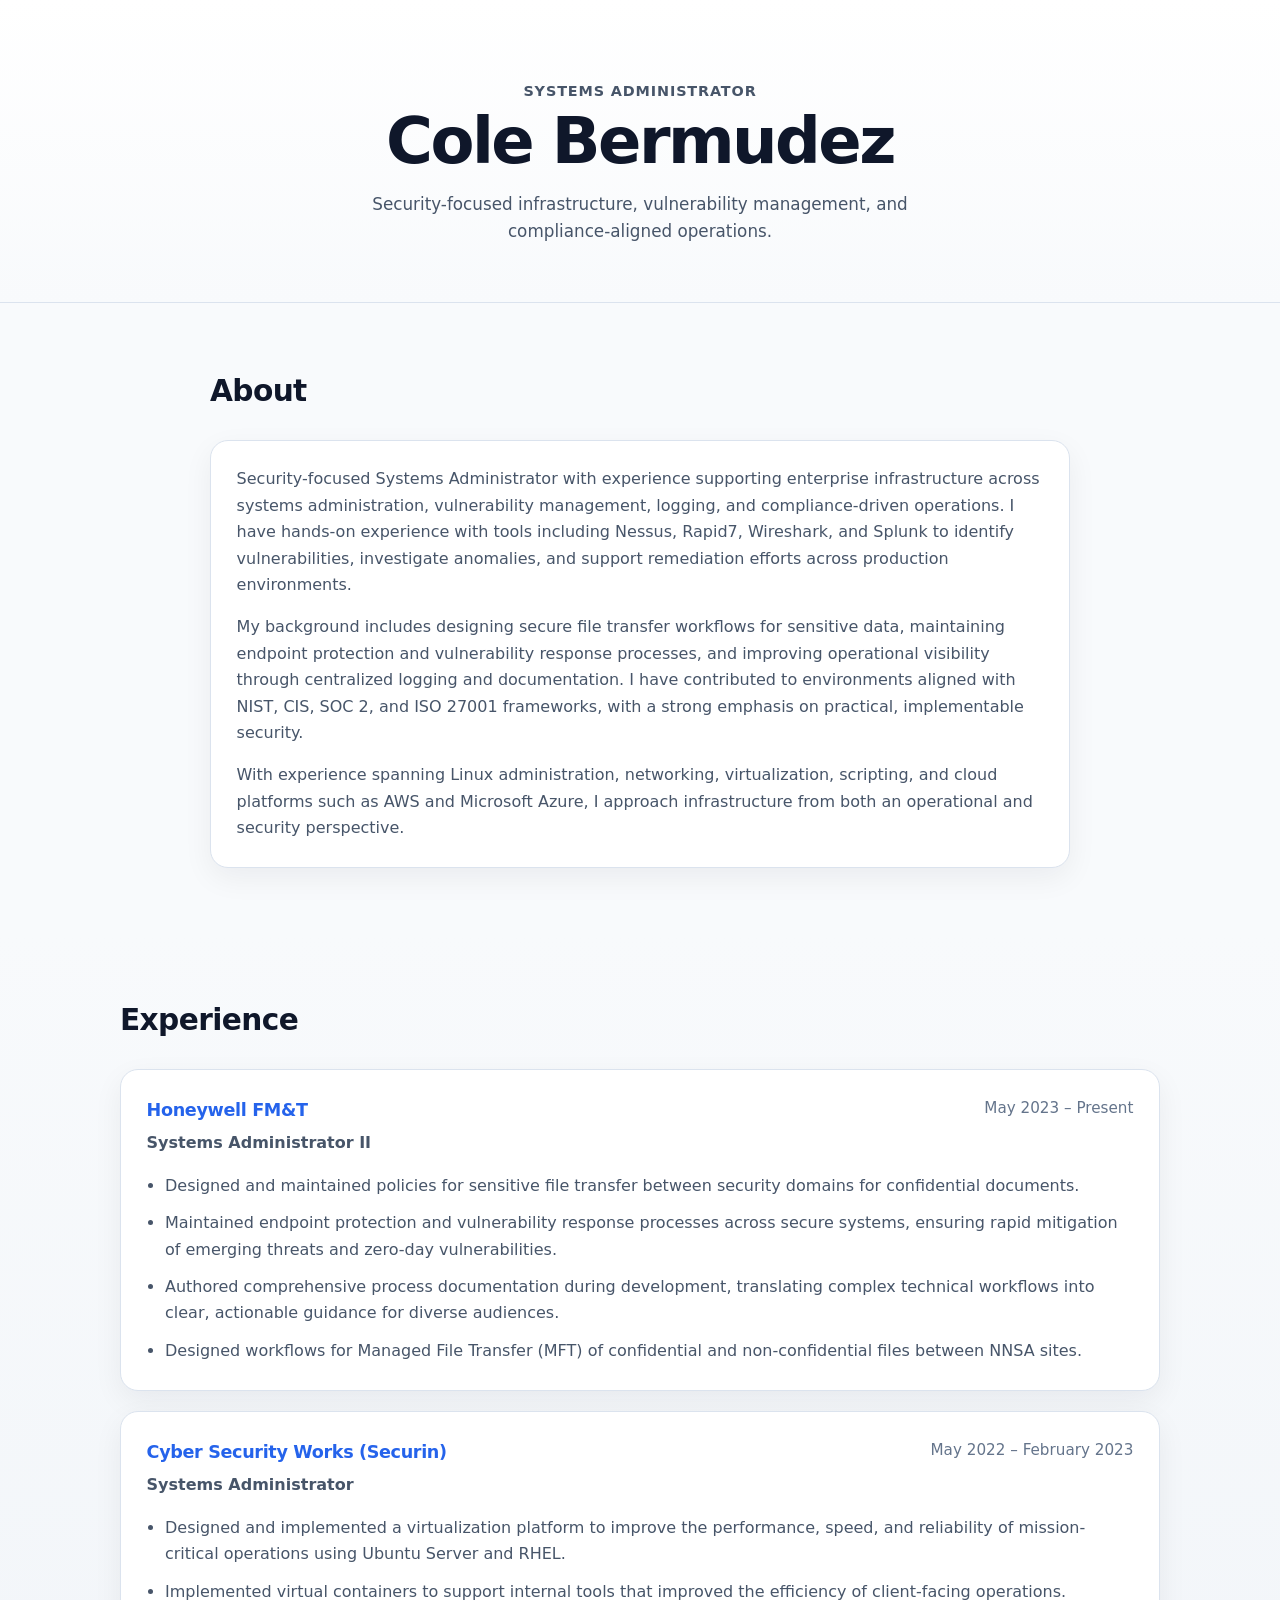
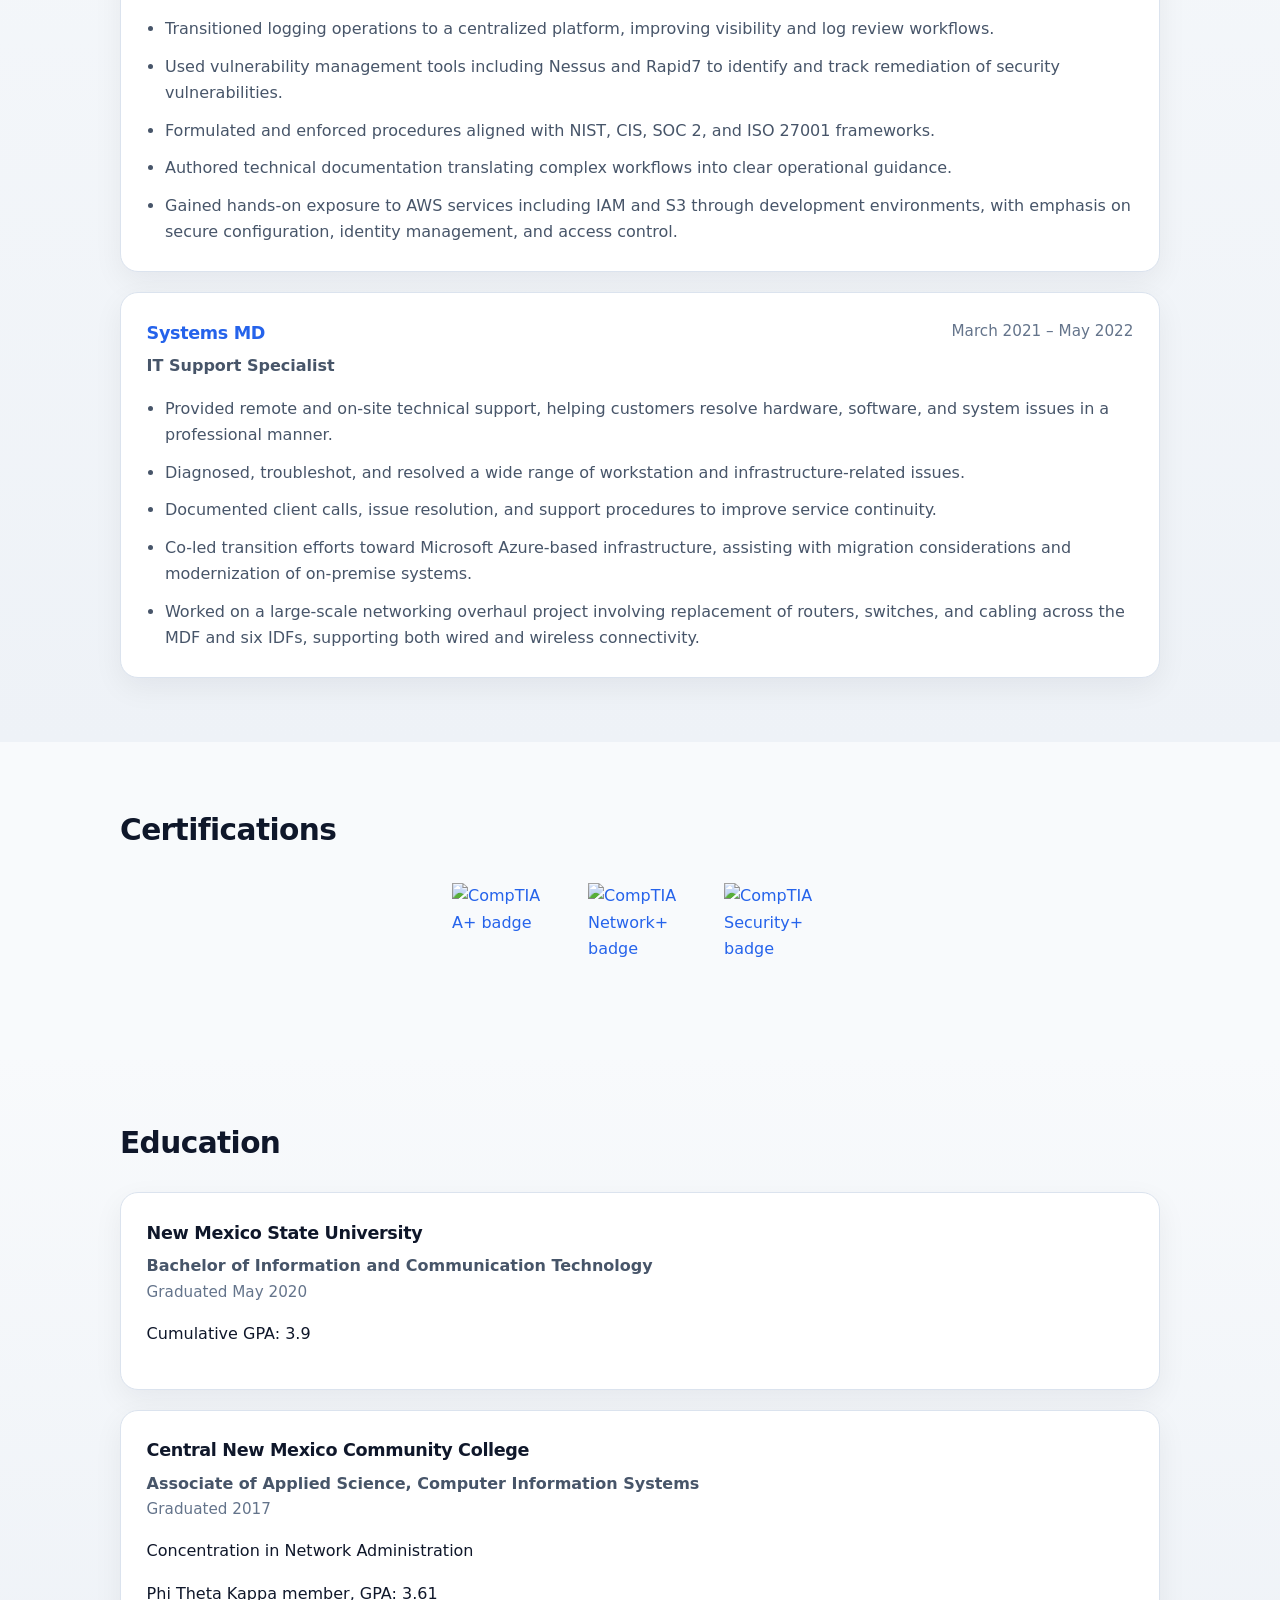
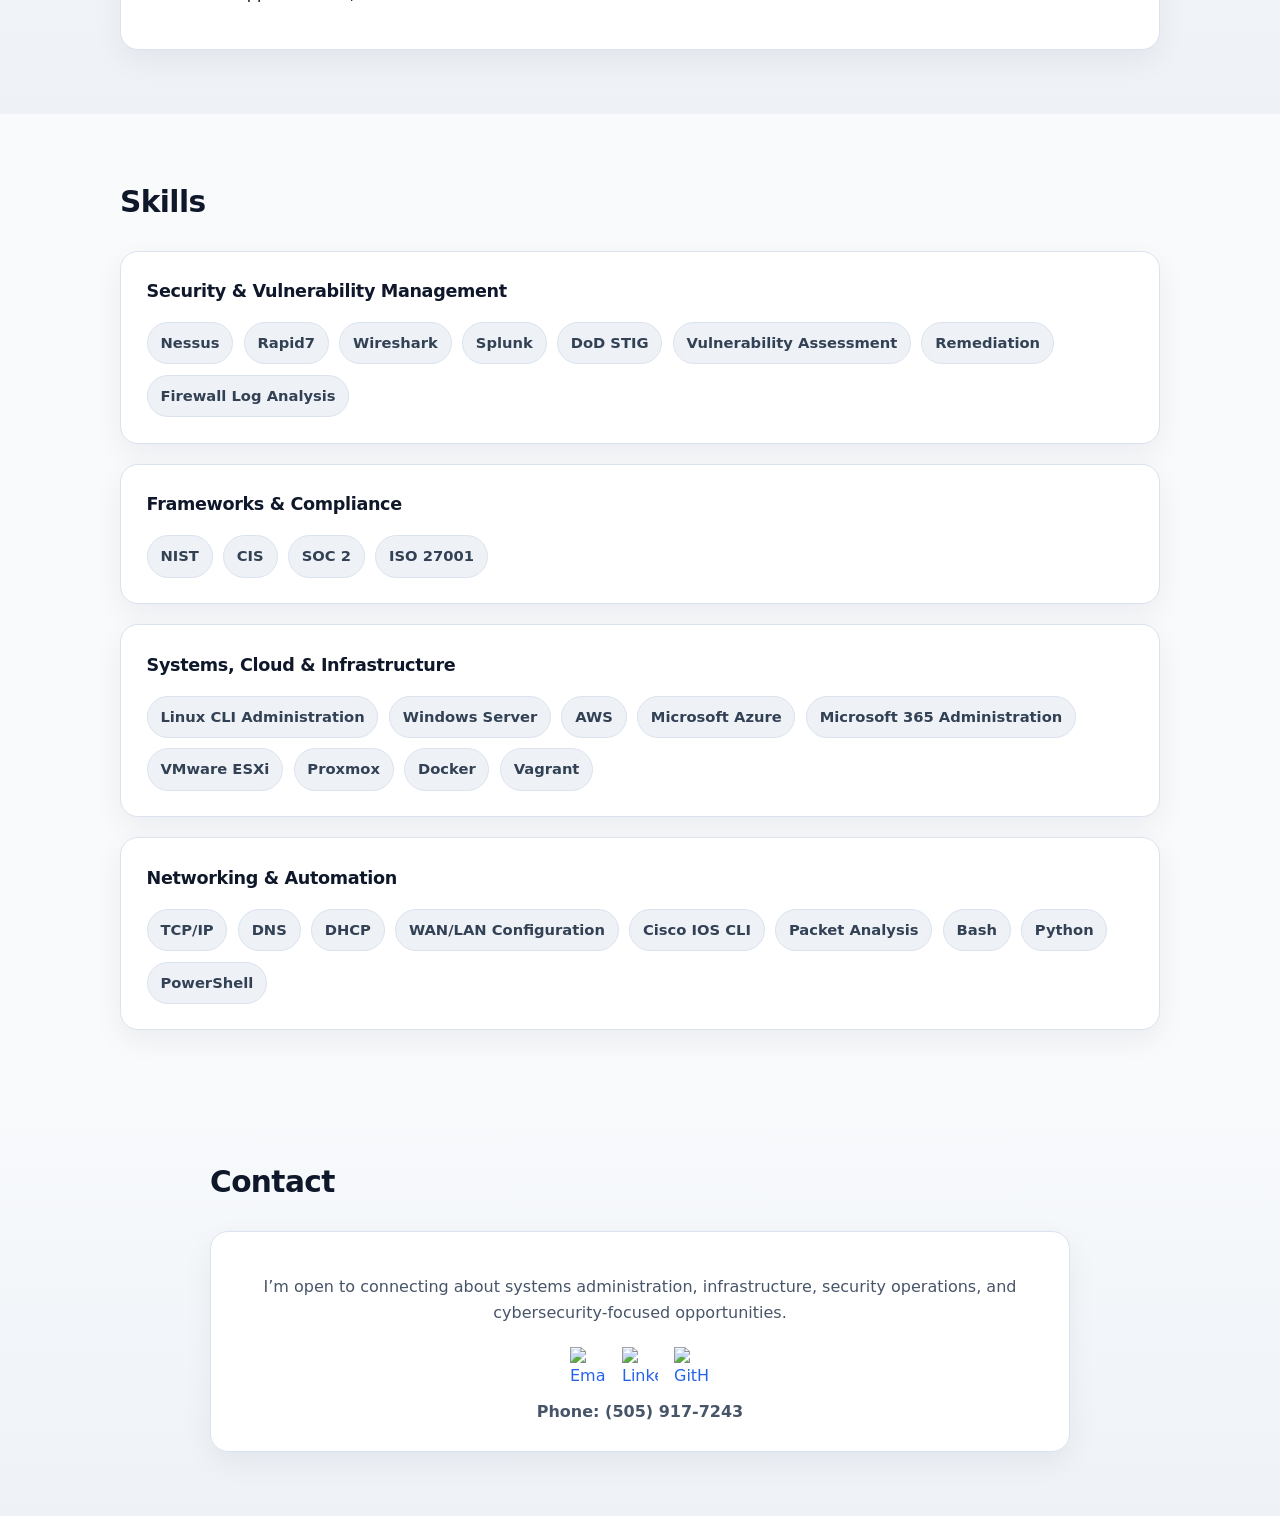
==== test.html @ a5bef1c0 "Updated site entirely" ====
<!DOCTYPE html>
<html lang="en">
<head>
  <meta charset="UTF-8">
  <meta name="viewport" content="width=device-width, initial-scale=1.0">
  <title>Cole Bermudez | Systems Administrator</title>
  <meta
    name="description"
    content="Cole Bermudez - Security-focused Systems Administrator with experience in enterprise infrastructure, vulnerability management, logging, and compliance-driven operations."
  >
  <link rel="stylesheet" href="style.css">
</head>
<body>
  <header class="hero">
    <div class="container hero-content">
      <p class="eyebrow">Systems Administrator</p>
      <h1>Cole Bermudez</h1>
      <p class="hero-subtitle">
        Security-focused infrastructure, vulnerability management, and compliance-aligned operations.
      </p>
    </div>
  </header>

  <main>
    <section id="about" class="section">
      <div class="container narrow">
        <div class="section-heading">
          <h2>About</h2>
        </div>

        <div class="content-card prose">
          <p>
            Security-focused Systems Administrator with experience supporting enterprise infrastructure across systems administration,
            vulnerability management, logging, and compliance-driven operations. I have hands-on experience with tools including
            Nessus, Rapid7, Wireshark, and Splunk to identify vulnerabilities, investigate anomalies, and support remediation efforts
            across production environments.
          </p>
          <p>
            My background includes designing secure file transfer workflows for sensitive data, maintaining endpoint protection and
            vulnerability response processes, and improving operational visibility through centralized logging and documentation. I have
            contributed to environments aligned with NIST, CIS, SOC 2, and ISO 27001 frameworks, with a strong emphasis on practical,
            implementable security.
          </p>
          <p>
            With experience spanning Linux administration, networking, virtualization, scripting, and cloud platforms such as AWS and
            Microsoft Azure, I approach infrastructure from both an operational and security perspective.
          </p>
        </div>
      </div>
    </section>

    <section id="experience" class="section section-alt">
      <div class="container">
        <div class="section-heading">
          <h2>Experience</h2>
        </div>

        <div class="experience-grid">
          <article class="content-card experience-card">
            <div class="card-header">
              <div>
                <h3>
                  <a href="https://kcnsc.doe.gov/" target="_blank" rel="noopener noreferrer">Honeywell FM&amp;T</a>
                </h3>
                <p class="role">Systems Administrator II</p>
              </div>
              <p class="date">May 2023 – Present</p>
            </div>
            <ul class="detail-list">
              <li>Designed and maintained policies for sensitive file transfer between security domains for confidential documents.</li>
              <li>Maintained endpoint protection and vulnerability response processes across secure systems, ensuring rapid mitigation of emerging threats and zero-day vulnerabilities.</li>
              <li>Authored comprehensive process documentation during development, translating complex technical workflows into clear, actionable guidance for diverse audiences.</li>
              <li>Designed workflows for Managed File Transfer (MFT) of confidential and non-confidential files between NNSA sites.</li>
            </ul>
          </article>

          <article class="content-card experience-card">
            <div class="card-header">
              <div>
                <h3>
                  <a href="https://www.securin.io/" target="_blank" rel="noopener noreferrer">Cyber Security Works (Securin)</a>
                </h3>
                <p class="role">Systems Administrator</p>
              </div>
              <p class="date">May 2022 – February 2023</p>
            </div>
            <ul class="detail-list">
              <li>Designed and implemented a virtualization platform to improve the performance, speed, and reliability of mission-critical operations using Ubuntu Server and RHEL.</li>
              <li>Implemented virtual containers to support internal tools that improved the efficiency of client-facing operations.</li>
              <li>Transitioned logging operations to a centralized platform, improving visibility and log review workflows.</li>
              <li>Used vulnerability management tools including Nessus and Rapid7 to identify and track remediation of security vulnerabilities.</li>
              <li>Formulated and enforced procedures aligned with NIST, CIS, SOC 2, and ISO 27001 frameworks.</li>
              <li>Authored technical documentation translating complex workflows into clear operational guidance.</li>
              <li>Gained hands-on exposure to AWS services including IAM and S3 through development environments, with emphasis on secure configuration, identity management, and access control.</li>
            </ul>
          </article>

          <article class="content-card experience-card">
            <div class="card-header">
              <div>
                <h3>
                  <a href="https://www.systemsmd.com/" target="_blank" rel="noopener noreferrer">Systems MD</a>
                </h3>
                <p class="role">IT Support Specialist</p>
              </div>
              <p class="date">March 2021 – May 2022</p>
            </div>
            <ul class="detail-list">
              <li>Provided remote and on-site technical support, helping customers resolve hardware, software, and system issues in a professional manner.</li>
              <li>Diagnosed, troubleshot, and resolved a wide range of workstation and infrastructure-related issues.</li>
              <li>Documented client calls, issue resolution, and support procedures to improve service continuity.</li>
              <li>Co-led transition efforts toward Microsoft Azure-based infrastructure, assisting with migration considerations and modernization of on-premise systems.</li>
              <li>Worked on a large-scale networking overhaul project involving replacement of routers, switches, and cabling across the MDF and six IDFs, supporting both wired and wireless connectivity.</li>
            </ul>
          </article>
        </div>
      </div>
    </section>

    <section id="certifications" class="section">
      <div class="container">
        <div class="section-heading">
          <h2>Certifications</h2>
        </div>

        <div class="cert-grid">
          <a
            class="cert-card"
            href="https://www.credly.com/badges/60a3bb86-15f5-4d05-9e43-b0d4d73ded20/public_url"
            target="_blank"
            rel="noopener noreferrer"
            aria-label="CompTIA A+"
            title="CompTIA A+"
          >
            <div class="cert-image-wrap">
              <img
                src="https://images.credly.com/size/340x340/images/f6d62c5d-1e1d-4de6-92ee-8dc8c80b1c7b/blob"
                alt="CompTIA A+ badge"
              >
            </div>
          </a>

          <a
            class="cert-card"
            href="https://www.credly.com/badges/1435ac3a-a61e-4c7a-b394-79c63b698793/public_url"
            target="_blank"
            rel="noopener noreferrer"
            aria-label="CompTIA Network+"
            title="CompTIA Network+"
          >
            <div class="cert-image-wrap">
              <img
                src="https://images.credly.com/size/340x340/images/c70ba73e-3c8a-46fa-9d60-4a9af94ad662/blob"
                alt="CompTIA Network+ badge"
              >
            </div>
          </a>

          <a
            class="cert-card"
            href="https://www.credly.com/badges/d59969db-1ece-42b0-b8ce-d748dc1f6d80/public_url"
            target="_blank"
            rel="noopener noreferrer"
            aria-label="CompTIA Security+"
            title="CompTIA Security+"
          >
            <div class="cert-image-wrap">
              <img
                src="https://images.credly.com/size/340x340/images/80d8a06a-c384-42bf-ad36-db81bce5adce/blob"
                alt="CompTIA Security+ badge"
              >
            </div>
          </a>
        </div>
      </div>
    </section>

    <section id="education" class="section section-alt">
      <div class="container">
        <div class="section-heading">
          <h2>Education</h2>
        </div>

        <div class="education-grid">
          <article class="content-card">
            <h3>New Mexico State University</h3>
            <p class="role">Bachelor of Information and Communication Technology</p>
            <p class="date">Graduated May 2020</p>
            <p>Cumulative GPA: 3.9</p>
          </article>

          <article class="content-card">
            <h3>Central New Mexico Community College</h3>
            <p class="role">Associate of Applied Science, Computer Information Systems</p>
            <p class="date">Graduated 2017</p>
            <p>Concentration in Network Administration</p>
            <p>Phi Theta Kappa member, GPA: 3.61</p>
          </article>
        </div>
      </div>
    </section>

    <section id="skills" class="section">
      <div class="container">
        <div class="section-heading">
          <h2>Skills</h2>
        </div>

        <div class="skills-grid">
          <article class="content-card skill-card">
            <h3>Security &amp; Vulnerability Management</h3>
            <ul class="tag-list">
              <li>Nessus</li>
              <li>Rapid7</li>
              <li>Wireshark</li>
              <li>Splunk</li>
              <li>DoD STIG</li>
              <li>Vulnerability Assessment</li>
              <li>Remediation</li>
              <li>Firewall Log Analysis</li>
            </ul>
          </article>

          <article class="content-card skill-card">
            <h3>Frameworks &amp; Compliance</h3>
            <ul class="tag-list">
              <li>NIST</li>
              <li>CIS</li>
              <li>SOC 2</li>
              <li>ISO 27001</li>
            </ul>
          </article>

          <article class="content-card skill-card">
            <h3>Systems, Cloud &amp; Infrastructure</h3>
            <ul class="tag-list">
              <li>Linux CLI Administration</li>
              <li>Windows Server</li>
              <li>AWS</li>
              <li>Microsoft Azure</li>
              <li>Microsoft 365 Administration</li>
              <li>VMware ESXi</li>
              <li>Proxmox</li>
              <li>Docker</li>
              <li>Vagrant</li>
            </ul>
          </article>

          <article class="content-card skill-card">
            <h3>Networking &amp; Automation</h3>
            <ul class="tag-list">
              <li>TCP/IP</li>
              <li>DNS</li>
              <li>DHCP</li>
              <li>WAN/LAN Configuration</li>
              <li>Cisco IOS CLI</li>
              <li>Packet Analysis</li>
              <li>Bash</li>
              <li>Python</li>
              <li>PowerShell</li>
            </ul>
          </article>
        </div>
      </div>
    </section>

    <section id="contact" class="section section-alt">
      <div class="container narrow">
        <div class="section-heading">
          <h2>Contact</h2>
        </div>

        <div class="content-card contact-card">
          <p>
            I’m open to connecting about systems administration, infrastructure, security operations,
            and cybersecurity-focused opportunities.
          </p>

          <div class="contact-icon-links">
            <a
              class="contact-icon"
              href="mailto:colebermudezpro@startmail.com"
              aria-label="Email Cole Bermudez"
              title="Email"
            >
              <img
                src="https://cdn.jsdelivr.net/gh/simple-icons/simple-icons/icons/maildotru.svg"
                alt="Email icon"
              >
            </a>

            <a
              class="contact-icon"
              href="https://www.linkedin.com/in/cole-bermudez/"
              target="_blank"
              rel="noopener noreferrer"
              aria-label="LinkedIn profile"
              title="LinkedIn"
            >
              <img
                src="https://cdn.jsdelivr.net/gh/simple-icons/simple-icons/icons/linkedin.svg"
                alt="LinkedIn icon"
              >
            </a>

            <a
              class="contact-icon"
              href="https://github.com/colebermudez"
              target="_blank"
              rel="noopener noreferrer"
              aria-label="GitHub profile"
              title="GitHub"
            >
              <img
                src="https://cdn.jsdelivr.net/gh/simple-icons/simple-icons/icons/github.svg"
                alt="GitHub icon"
              >
            </a>
          </div>

          <p class="phone">Phone: (505) 917-7243</p>
        </div>
      </div>
    </section>
  </main>
</body>
</html>
---- style.css ----
:root {
  --bg: #f8fafc;
  --surface: #ffffff;
  --surface-alt: #f1f5f9;
  --text: #0f172a;
  --text-soft: #475569;
  --border: #dbe3ee;
  --accent: #2563eb;
  --shadow: 0 10px 30px rgba(15, 23, 42, 0.06);
  --shadow-hover: 0 14px 32px rgba(15, 23, 42, 0.1);
  --radius: 18px;
  --max-width: 1040px;
}

* {
  box-sizing: border-box;
}

html {
  scroll-behavior: smooth;
}

body {
  margin: 0;
  font-family: Inter, ui-sans-serif, system-ui, -apple-system, BlinkMacSystemFont, "Segoe UI", sans-serif;
  background: var(--bg);
  color: var(--text);
  line-height: 1.65;
}

img {
  max-width: 100%;
  display: block;
}

a {
  color: var(--accent);
  text-decoration: none;
}

a:hover {
  text-decoration: underline;
}

.container {
  width: min(100% - 2rem, var(--max-width));
  margin: 0 auto;
}

.narrow {
  max-width: 860px;
}

.hero {
  background: linear-gradient(180deg, #ffffff 0%, #f8fafc 100%);
  border-bottom: 1px solid var(--border);
  padding: 5rem 0 3.5rem;
}

.hero-content {
  text-align: center;
  max-width: 760px;
}

.eyebrow {
  margin: 0 0 0.35rem;
  font-size: 0.9rem;
  font-weight: 700;
  letter-spacing: 0.06em;
  text-transform: uppercase;
  color: var(--text-soft);
}

.hero h1 {
  margin: 0;
  font-size: clamp(3rem, 5vw, 4.5rem);
  line-height: 1.02;
  letter-spacing: -0.04em;
  font-weight: 800;
  color: var(--text);
}

.hero-subtitle {
  margin: 1rem auto 0;
  max-width: 640px;
  font-size: 1.05rem;
  color: var(--text-soft);
}

.section {
  padding: 4rem 0;
}

.section-alt {
  background: linear-gradient(180deg, #f8fafc 0%, #eef2f7 100%);
}

.section-heading {
  margin-bottom: 1.5rem;
}

.section-heading h2 {
  margin: 0;
  font-size: 1.85rem;
  letter-spacing: -0.02em;
}

.content-card {
  background: var(--surface);
  border: 1px solid var(--border);
  border-radius: var(--radius);
  box-shadow: var(--shadow);
  padding: 1.6rem;
}

.prose p {
  margin: 0 0 1rem;
  color: var(--text-soft);
}

.prose p:last-child {
  margin-bottom: 0;
}

.experience-grid,
.education-grid,
.skills-grid {
  display: grid;
  gap: 1.25rem;
}

.card-header {
  display: flex;
  justify-content: space-between;
  gap: 1rem;
  align-items: flex-start;
  margin-bottom: 1rem;
}

.card-header h3,
.content-card h3 {
  margin: 0;
  font-size: 1.1rem;
  letter-spacing: -0.02em;
}

.role {
  margin: 0.35rem 0 0;
  color: var(--text-soft);
  font-weight: 600;
}

.date {
  margin: 0;
  color: #64748b;
  font-size: 0.95rem;
  white-space: nowrap;
}

.detail-list {
  margin: 0;
  padding-left: 1.15rem;
  color: var(--text-soft);
}

.detail-list li + li {
  margin-top: 0.7rem;
}

.cert-grid {
  display: flex;
  justify-content: center;
  align-items: center;
  gap: 1.5rem;
  flex-wrap: wrap;
  margin-top: 0.5rem;
}

.cert-card {
  display: inline-flex;
  align-items: center;
  justify-content: center;
  padding: 0.25rem;
  background: transparent;
  border: none;
  box-shadow: none;
  transition: transform 0.18s ease;
}

.cert-card:hover {
  transform: translateY(-2px);
  text-decoration: none;
}

.cert-image-wrap {
  width: 104px;
  height: 104px;
  display: flex;
  align-items: center;
  justify-content: center;
}

.cert-image-wrap img {
  width: 100%;
  height: 100%;
  object-fit: contain;
}

.skill-card h3 {
  margin-bottom: 1rem;
}

.tag-list {
  display: flex;
  flex-wrap: wrap;
  gap: 0.65rem;
  list-style: none;
  padding: 0;
  margin: 0;
}

.tag-list li {
  background: #eef2f7;
  color: #334155;
  border: 1px solid #dbe3ee;
  padding: 0.5rem 0.8rem;
  border-radius: 999px;
  font-size: 0.92rem;
  font-weight: 600;
}

.contact-card {
  text-align: center;
}

.contact-card p {
  color: var(--text-soft);
}

.contact-icon-links {
  display: flex;
  justify-content: center;
  gap: 1rem;
  margin: 1.25rem 0 0;
  flex-wrap: wrap;
}

.contact-icon {
  width: 36px;
  height: 36px;
  display: inline-flex;
  align-items: center;
  justify-content: center;
  background: transparent;
  border: none;
  box-shadow: none;
  padding: 0;
  transition: transform 0.18s ease;
}

.contact-icon:hover {
  transform: translateY(-2px);
  text-decoration: none;
}

.contact-icon img {
  width: 100%;
  height: 100%;
  object-fit: contain;
}

.phone {
  margin: 1rem 0 0;
  font-weight: 600;
  color: var(--text);
}

@media (max-width: 820px) {
  .hero {
    padding: 4rem 0 3rem;
  }

  .card-header {
    flex-direction: column;
  }

  .date {
    white-space: normal;
  }
}

@media (max-width: 560px) {
  .section {
    padding: 3.25rem 0;
  }

  .container {
    width: min(100% - 1.25rem, var(--max-width));
  }

  .content-card {
    padding: 1.2rem;
  }

  .hero h1 {
    font-size: 2.6rem;
  }

  .cert-image-wrap {
    width: 88px;
    height: 88px;
  }

  .contact-icon {
    width: 30px;
    height: 30px;
  }
}
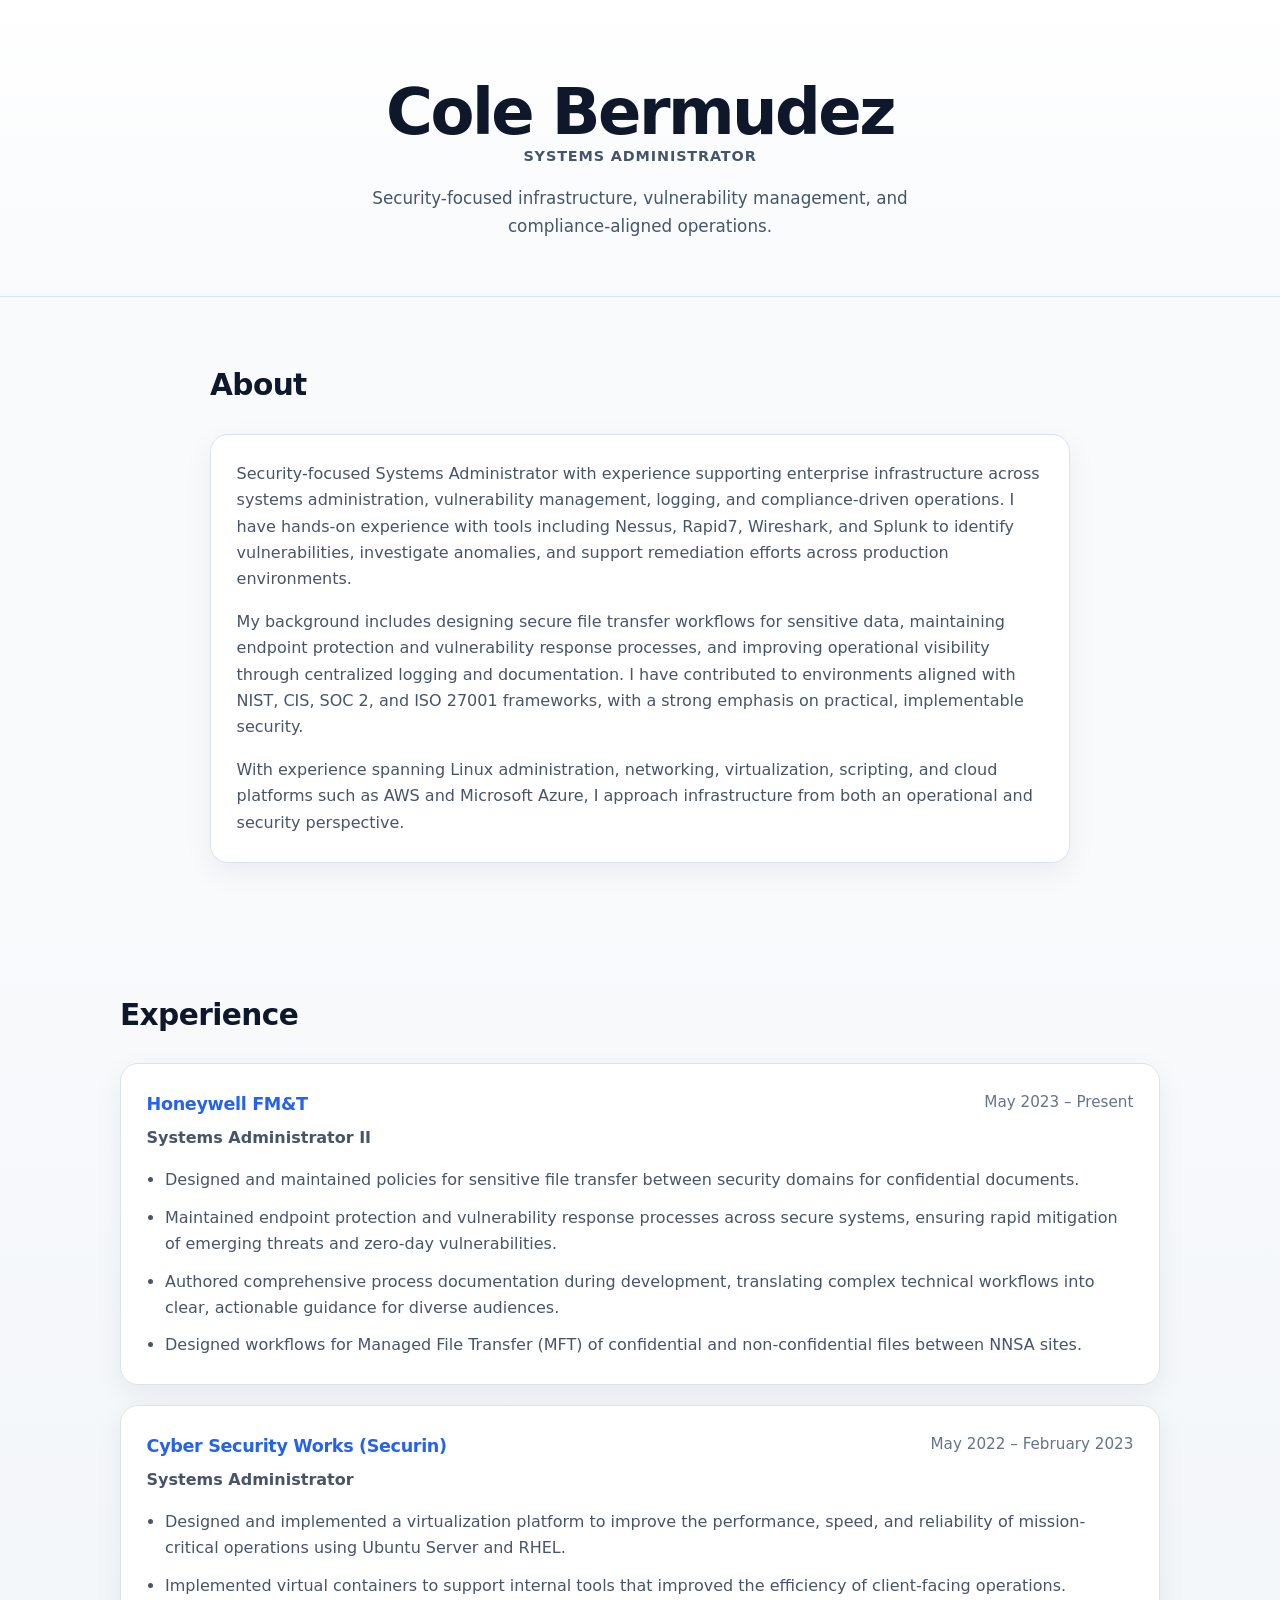
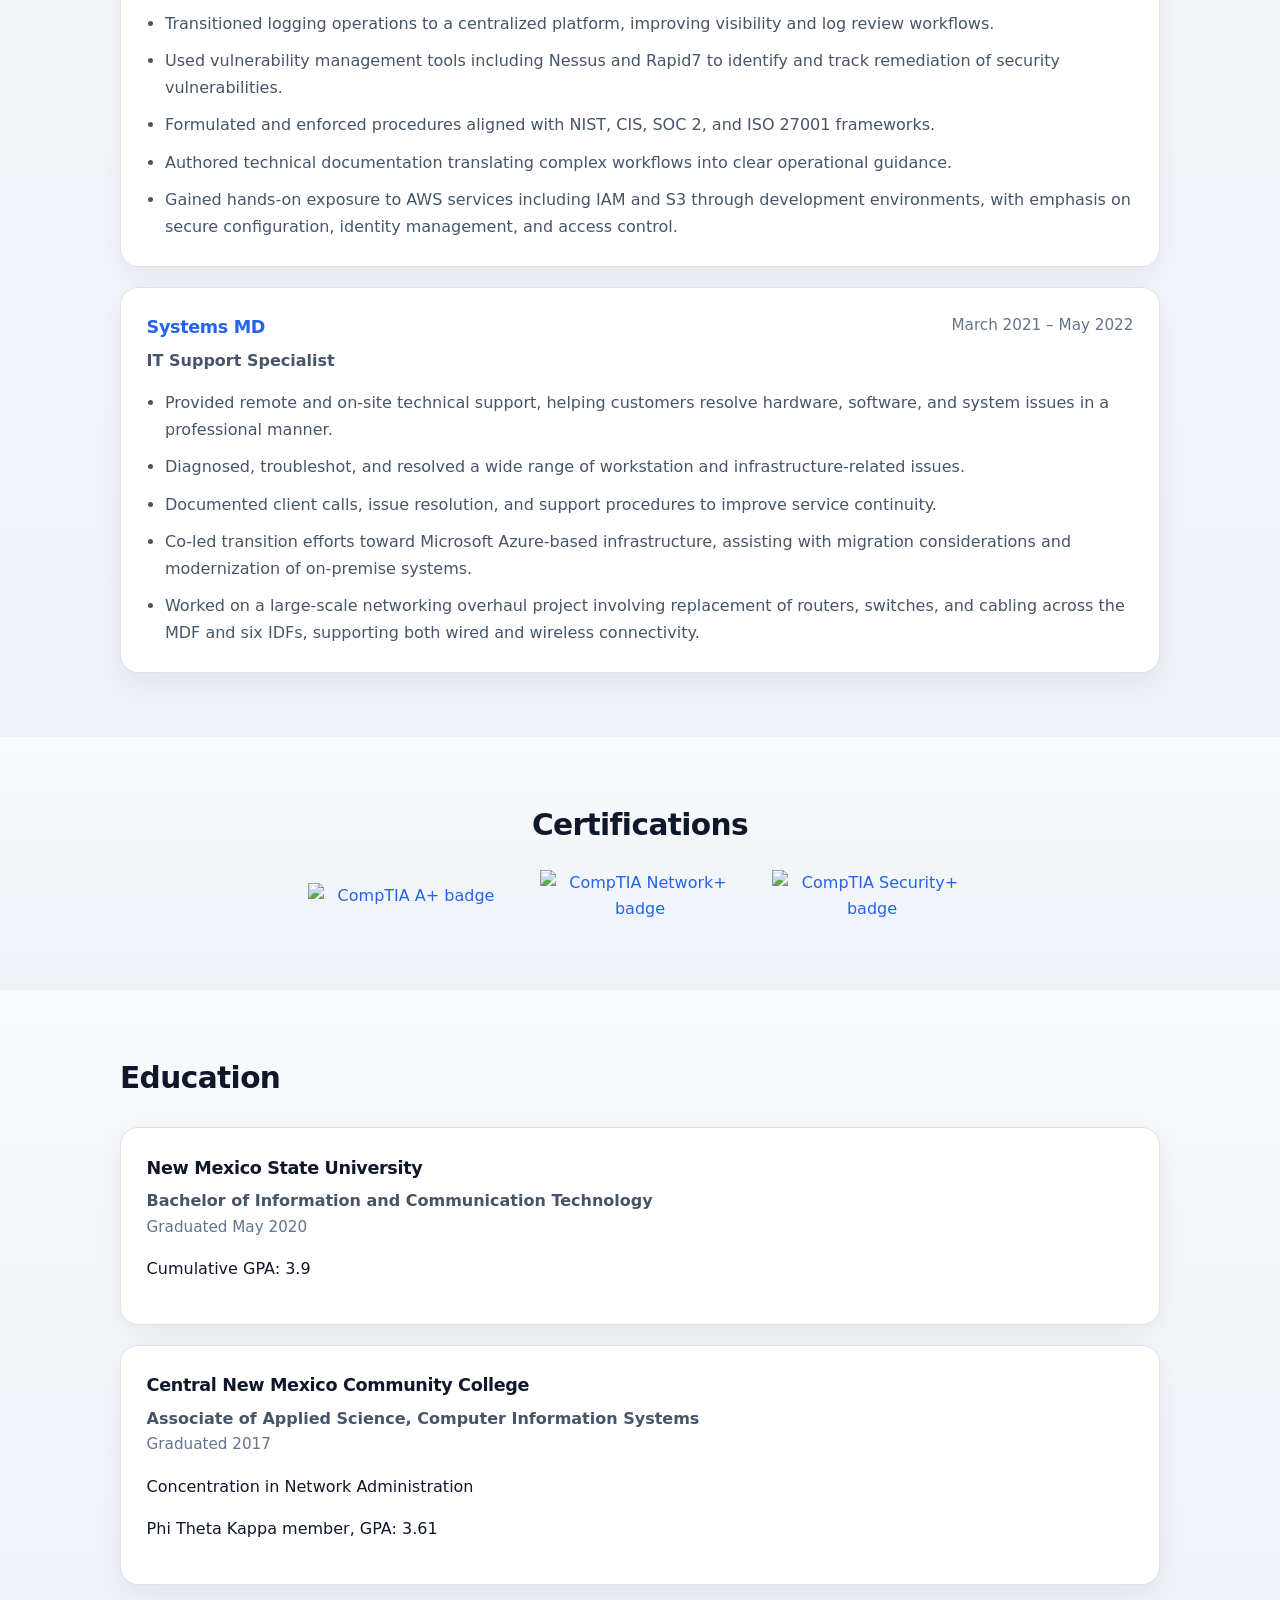
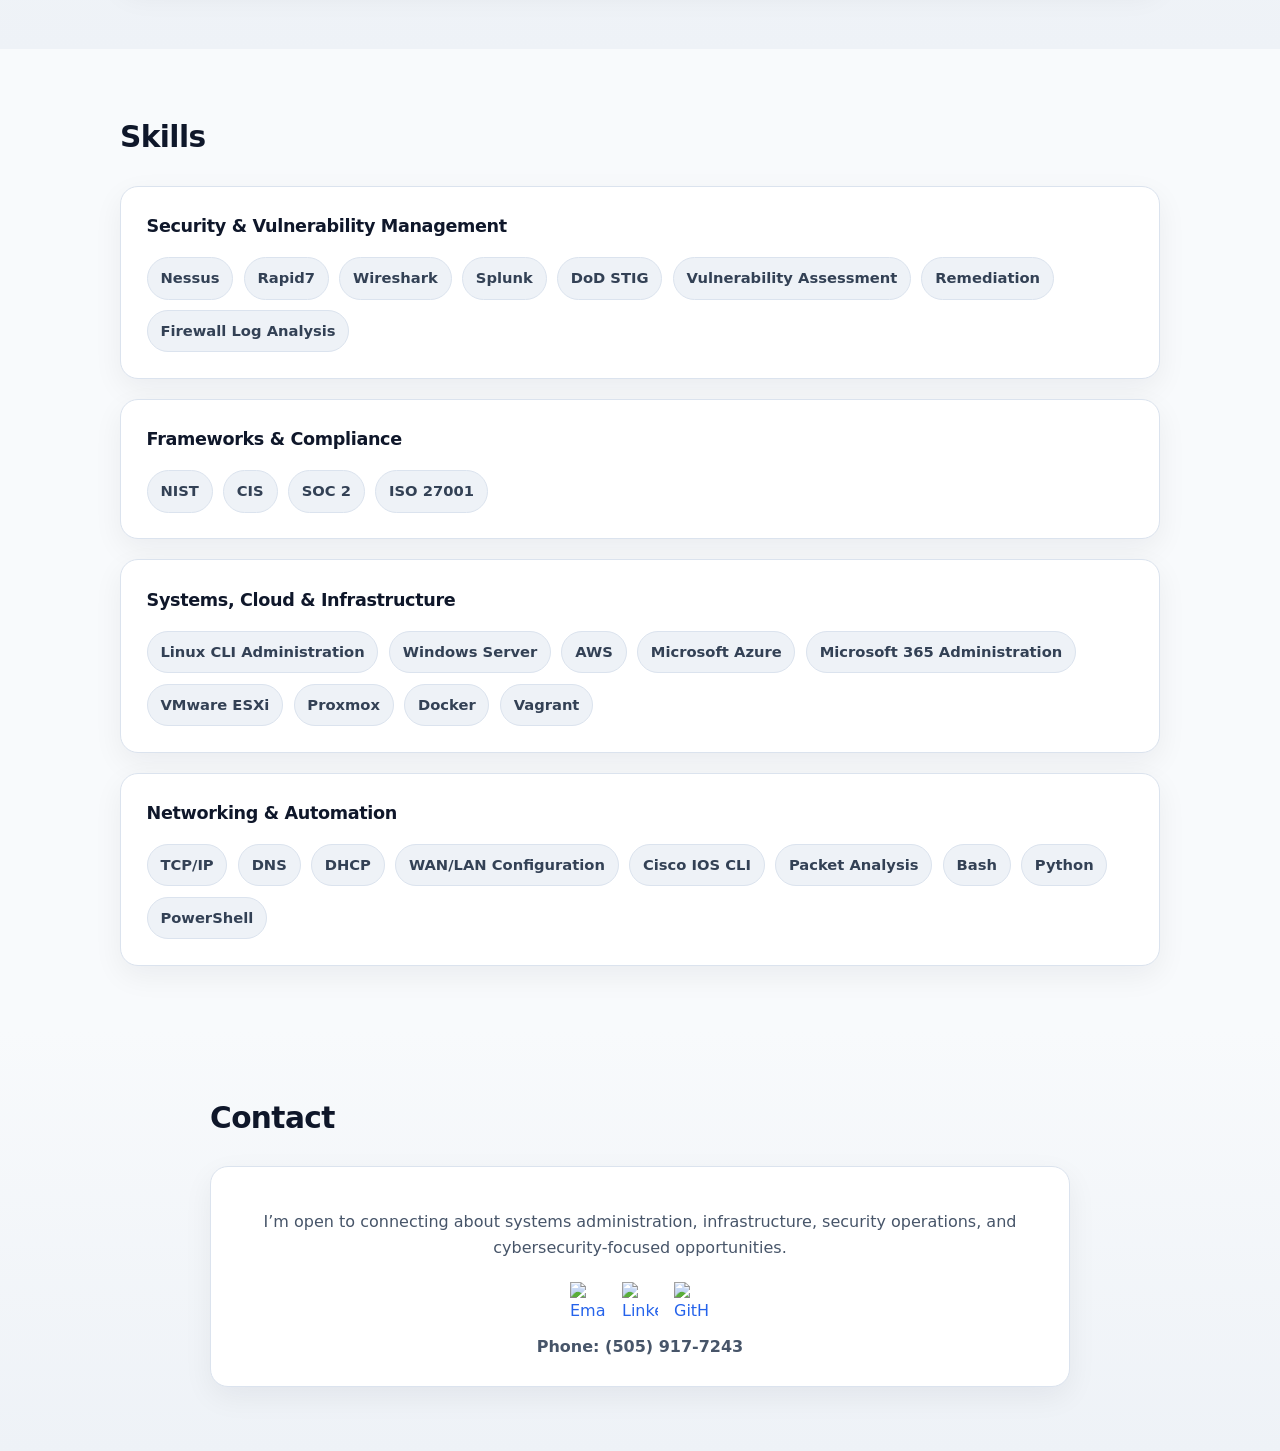
==== commit 650d6d4f: "Updated site entirely" ====
--- a/test.html
+++ b/test.html
@@ -13,8 +13,8 @@
 <body>
   <header class="hero">
     <div class="container hero-content">
+      <h1>Cole Bermudez</h1>
       <p class="eyebrow">Systems Administrator</p>
-      <h1>Cole Bermudez</h1>
       <p class="hero-subtitle">
         Security-focused infrastructure, vulnerability management, and compliance-aligned operations.
       </p>
@@ -117,63 +117,66 @@
       </div>
     </section>
 
-    <section id="certifications" class="section">
+   <section id="certifications" class="section section-alt">
       <div class="container">
-        <div class="section-heading">
-          <h2>Certifications</h2>
-        </div>
-
-        <div class="cert-grid">
-          <a
-            class="cert-card"
-            href="https://www.credly.com/badges/60a3bb86-15f5-4d05-9e43-b0d4d73ded20/public_url"
-            target="_blank"
-            rel="noopener noreferrer"
-            aria-label="CompTIA A+"
-            title="CompTIA A+"
-          >
-            <div class="cert-image-wrap">
-              <img
-                src="https://images.credly.com/size/340x340/images/f6d62c5d-1e1d-4de6-92ee-8dc8c80b1c7b/blob"
-                alt="CompTIA A+ badge"
-              >
-            </div>
-          </a>
-
-          <a
-            class="cert-card"
-            href="https://www.credly.com/badges/1435ac3a-a61e-4c7a-b394-79c63b698793/public_url"
-            target="_blank"
-            rel="noopener noreferrer"
-            aria-label="CompTIA Network+"
-            title="CompTIA Network+"
-          >
-            <div class="cert-image-wrap">
-              <img
-                src="https://images.credly.com/size/340x340/images/c70ba73e-3c8a-46fa-9d60-4a9af94ad662/blob"
-                alt="CompTIA Network+ badge"
-              >
-            </div>
-          </a>
-
-          <a
-            class="cert-card"
-            href="https://www.credly.com/badges/d59969db-1ece-42b0-b8ce-d748dc1f6d80/public_url"
-            target="_blank"
-            rel="noopener noreferrer"
-            aria-label="CompTIA Security+"
-            title="CompTIA Security+"
-          >
-            <div class="cert-image-wrap">
-              <img
-                src="https://images.credly.com/size/340x340/images/80d8a06a-c384-42bf-ad36-db81bce5adce/blob"
-                alt="CompTIA Security+ badge"
-              >
-            </div>
-          </a>
-        </div>
-      </div>
-    </section>
+        <div class="section-heading" style="text-align: center; margin-bottom: 1rem;">
+        <h2>Certifications</h2>
+      </div>
+    </div>
+
+  <div class="cert-grid" style="text-align:center;">
+  <a
+    class="cert-card"
+    href="https://www.credly.com/badges/60a3bb86-15f5-4d05-9e43-b0d4d73ded20/public_url"
+    target="_blank"
+    rel="noopener noreferrer"
+    aria-label="CompTIA A+"
+    title="CompTIA A+"
+    style="display:inline-block;"
+  >
+    <img
+      src="https://images.credly.com/size/340x340/images/f6d62c5d-1e1d-4de6-92ee-8dc8c80b1c7b/blob"
+      alt="CompTIA A+ badge"
+      width="200"
+      style="display:block;"
+    >
+  </a>
+
+  <a
+    class="cert-card"
+    href="https://www.credly.com/badges/1435ac3a-a61e-4c7a-b394-79c63b698793/public_url"
+    target="_blank"
+    rel="noopener noreferrer"
+    aria-label="CompTIA Network+"
+    title="CompTIA Network+"
+    style="display:inline-block;"
+  >
+    <img
+      src="https://images.credly.com/size/340x340/images/c70ba73e-3c8a-46fa-9d60-4a9af94ad662/blob"
+      alt="CompTIA Network+ badge"
+      width="200"
+      style="display:block;"
+    >
+  </a>
+
+  <a
+    class="cert-card"
+    href="https://www.credly.com/badges/d59969db-1ece-42b0-b8ce-d748dc1f6d80/public_url"
+    target="_blank"
+    rel="noopener noreferrer"
+    aria-label="CompTIA Security+"
+    title="CompTIA Security+"
+    style="display:inline-block;"
+  >
+    <img
+      src="https://images.credly.com/size/340x340/images/80d8a06a-c384-42bf-ad36-db81bce5adce/blob"
+      alt="CompTIA Security+ badge"
+      width="200"
+      style="display:block;"
+    >
+  </a>
+</div>
+</section>
 
     <section id="education" class="section section-alt">
       <div class="container">
